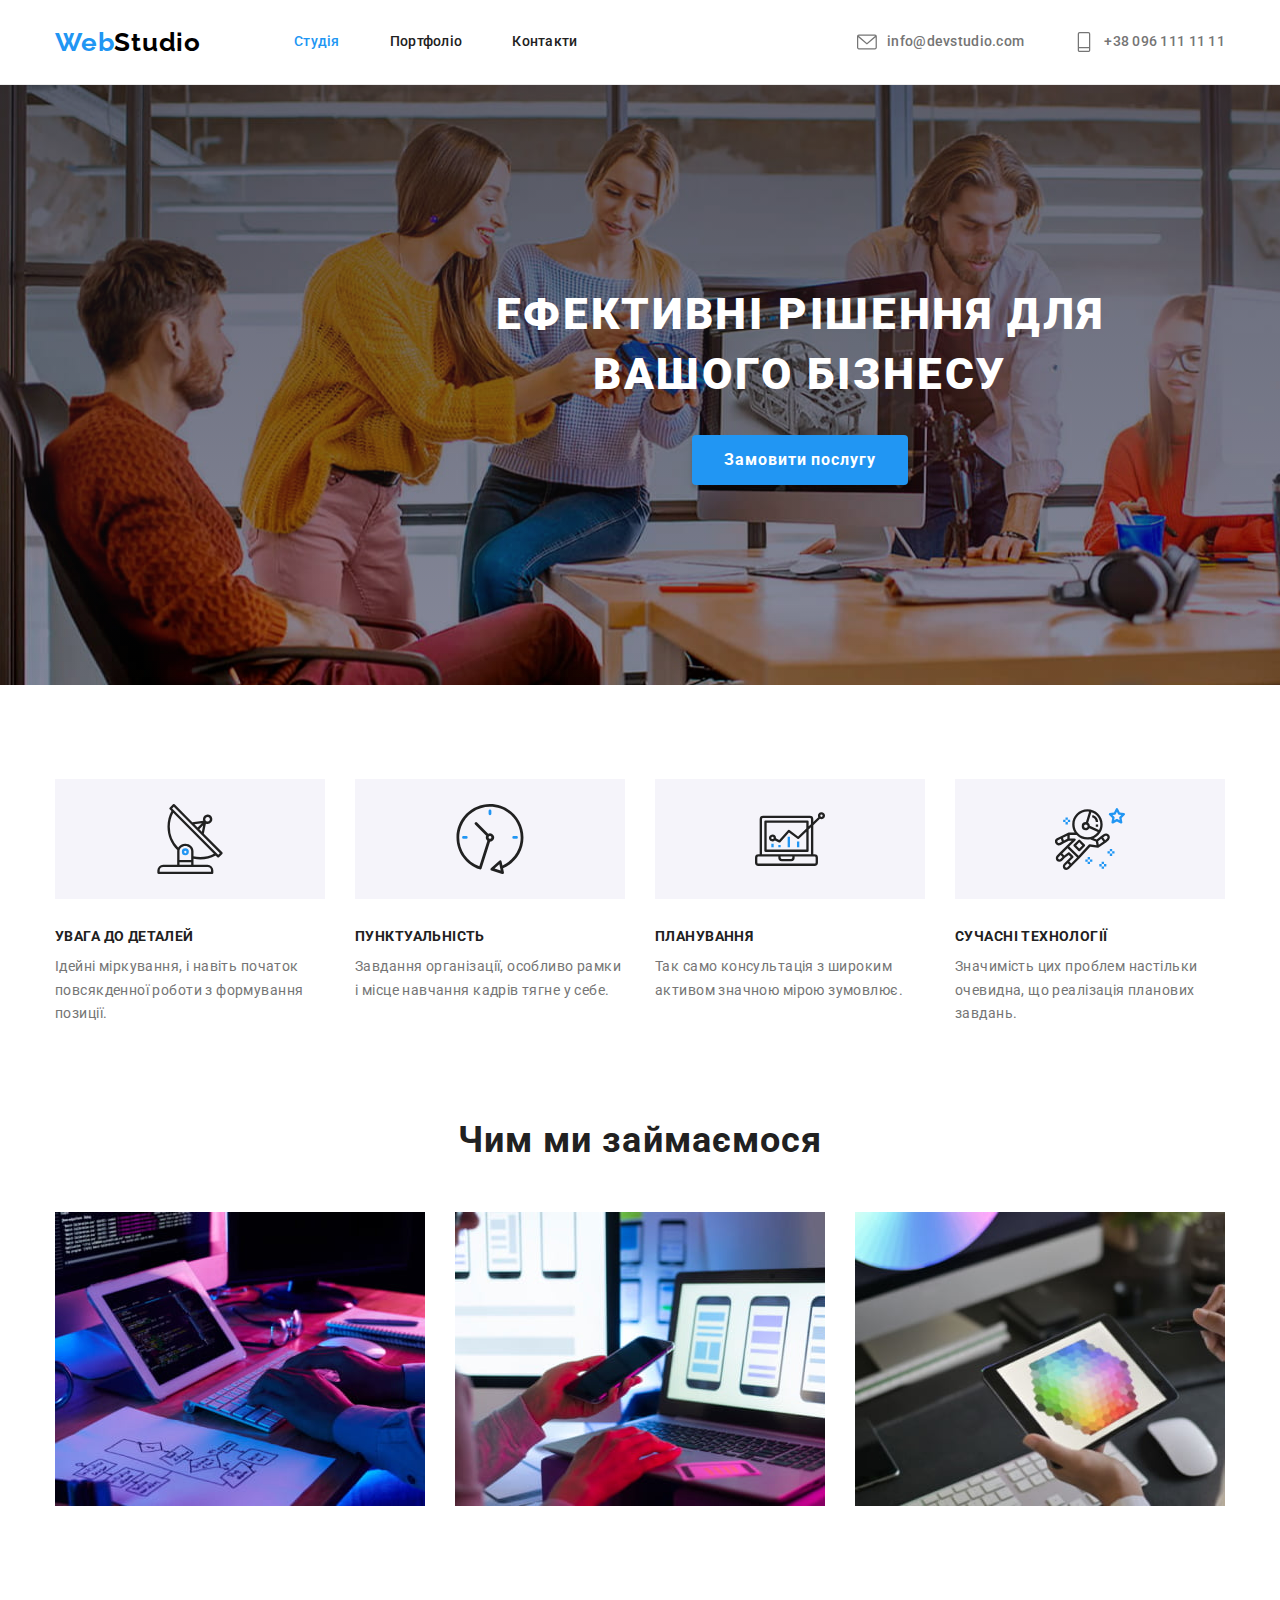
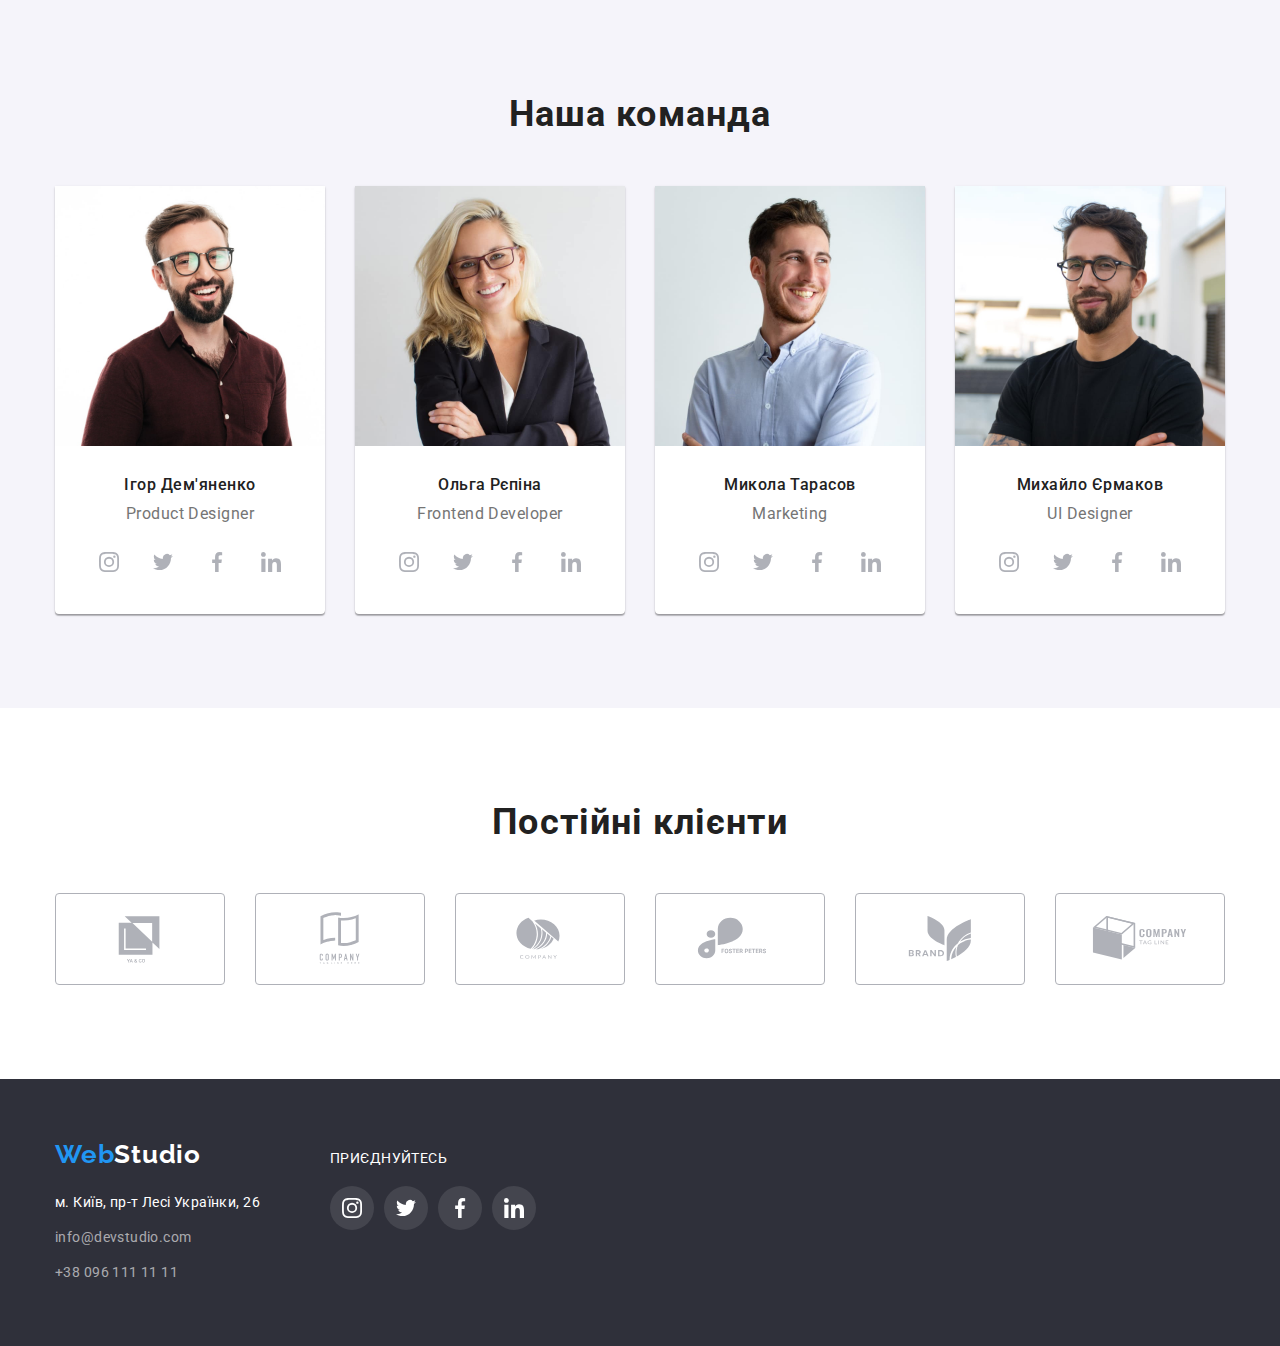
==== index.html @ 7818e753 "first commit" ====
<!DOCTYPE html>
<html lang="uk">

<head>
  <meta charset="UTF-8" />
  <meta http-equiv="X-UA-Compatible" content="IE=edge" />
  <meta name="viewport" content="width=device-width, initial-scale=1.0" />
  <meta name="description" content="Ефективні рішення для вашого бізнесу!" />
  <link rel="preconnect" href="https://fonts.googleapis.com" />
  <link rel="preconnect" href="https://fonts.gstatic.com" crossorigin />
  <link href="https://fonts.googleapis.com/css2?family=Raleway:wght@700&family=Roboto:wght@400;500;700;900&display=swap"
    rel="stylesheet" />
  <link rel="stylesheet"
    href="https://cdnjs.cloudflare.com/ajax/libs/modern-normalize/1.0.0/modern-normalize.min.css" />
  <link rel="stylesheet" href="./css/styles.css" />
  <!-- Favicon  start-->
  <link rel="apple-touch-icon" sizes="180x180" href="./images/favicon.16/android-chrome-192x192.png" />
  <link rel="icon" type="image/png" sizes="32x32" href="./images/favicon.16/apple-touch-icon.png" />
  <link rel="icon" type="image/png" sizes="16x16" href="./images/favicon.16/browserconfig.xml" />
  <link rel="manifest" href="./images/favicon.16/favicon-16x16.png" />
  <link rel="mask-icon" href="./images/favicon.16/favicon-32x32.png" color="#5bbad5" />
  <meta name="msapplication-TileColor" content="#da532c" />
  <meta name="theme-color" content="#ffffff" />
  <!-- Favicon end -->
  <title>WebStudio</title>
</head>

<body>
  <header class="header-webstudio">
    <div class="container header-box">
      <nav class="navigation">
        <a class="header-webstudio-link" href="./index.html">
          <span lang="en" class="logo-web-header">Web</span><span lang="en" class="logo-studio-header">Studio</span>
        </a>
        <ul class="linklist-header">
          <li class="nav-item"><a class="nav-link current" href="index.html">Студія</a></li>
          <li class="nav-item">
            <a class="nav-link" href="portfolio.html">Портфоліо</a>
          </li>
          <li class="nav-item"><a class="nav-link" href="">Контакти</a></li>
        </ul>
      </nav>
      <ul class="contact-header">
        <li class="contact-item">
          <a class="contact-link icon-mail" href="mailto:info@devstudio.com"><svg class="contact-icon" width="20"
              height="20">
              <use href="./images/sprite.svg#icon-envelope"></use>
            </svg>info@devstudio.com</a>
        </li>
        <li class="contact-item">
          <a class="contact-link icon-tel" href="tel:+380961111111"><svg class="contact-icon" width="20" height="20">
              <use href="./images/sprite.svg#icon-mobile"></use>
            </svg>+38 096 111 11 11</a>
        </li>
      </ul>
    </div>
  </header>
  <main class="main-info">
    <!-- Section 1  motto-->
    <section class="motto-section">
      <div class="container">
        <h1 class="title">Ефективні рішення для вашого бізнесу</h1>
        <button type="button" class="main-button">Замовити послугу</button>
      </div>
    </section>
    <!-- Section 2 features -->
    <section class="section">
      <div class="container">
        <h2 class="visually-hidden">Особливості</h2>
        <ul class="features-list">
          <li class="features-item">
            <div class="features-icon-box"><svg class="features-icon" width="70" height="70">
                <use href="./images/sprite.svg#icon-antenna"></use>
              </svg></div>
            <h3 class="features-tittle position1">Увага до деталей</h3>
            <p class="features-text location1">
              Ідейні міркування, і навіть початок повсякденної роботи з формування позиції.
            </p>
          </li>
          <li class="features-item">
            <div class="features-icon-box"><svg class="features-icon" width="70" height="70">
                <use href="./images/sprite.svg#icon-clock"></use>
              </svg></div>
            <h3 class="features-tittle position2">Пунктуальність</h3>
            <p class="features-text location2">
              Завдання організації, особливо рамки і місце навчання кадрів тягне у себе.
            </p>
          </li>
          <li class="features-item">
            <div class="features-icon-box"><svg class="features-icon" width="70" height="70">
                <use href="./images/sprite.svg#icon-diagram"></use>
              </svg></div>
            <h3 class="features-tittle position3">Планування</h3>
            <p class="features-text location3">
              Так само консультація з широким активом значною мірою зумовлює.
            </p>
          </li>
          <li class="features-item">
            <div class="features-icon-box"><svg class="features-icon" width="70" height="70">
                <use href="./images/sprite.svg#icon-astronaut"></use>
              </svg></div>
            <h3 class="features-tittle position4">Сучасні технології</h3>
            <p class="features-text location4">
              Значимість цих проблем настільки очевидна, що реалізація планових завдань.
            </p>
          </li>
        </ul>
      </div>
    </section>
    <!-- Section 3 things to do-->
    <section class="section todo-section">
      <div class="container">
        <h2 class="todo-title">Чим ми займаємося</h2>
        <ul class="todo-list">
          <li class="todo-item">
            <img class="todo-img1" src="./images/things_to_do/img.jpg" alt="Кодуванням" width="370" height="294" />
          </li>
          <li class="todo-item">
            <img class="todo-img2" src="./images/things_to_do/img1.jpg" alt="Створенням мобільних додатків" width="370"
              height="294" />
          </li>
          <li class="todo-item">
            <img class="todo-img3" src="./images/things_to_do/img2.jpg" alt="Дизайном" width="370" height="294" />
          </li>
        </ul>
      </div>
    </section>
    <!-- Section 4 team-->
    <section class="section team-section">
      <div class="container">
        <h2 class="team-section-tittle">Наша команда</h2>
        <ul class="team-list">
          <li class="team-item">
            <img class="team-img" src="./images/team/t1.jpg" alt="Ігор Дем'яненко - Product Designer" width="270"
              height="260" />
            <div class="team-box">
              <h3 class="team-tittle">Ігор Дем'яненко</h3>
              <p class="team-text" lang="en">Product Designer</p>
              <ul class="social-list">
                <li class="social-item"><a class="social-link" href="https://www.instagram.com/" target="_blank"
                    rel="noopener noreferrer" aria-label="Instagram"><svg class="social-icon" width="20" height="20">
                      <use href="./images/sprite.svg#icon-instagram"></use>
                    </svg></a>
                </li>
                <li class="social-item"><a class="social-link" href="https://twitter.com/" target="_blank"
                    rel="noopener noreferrer" aria-label="Twitter"><svg class="social-icon" width="20" height="20">
                      <use href="./images/sprite.svg#icon-twitter"></use>
                    </svg></a>
                </li>
                <li class="social-item"><a class="social-link" href="https://www.facebook.com/" target="_blank"
                    rel="noopener noreferrer" aria-label="Facebook"><svg class="social-icon" width="20" height="20">
                      <use href="./images/sprite.svg#icon-facebook"></use>
                    </svg></a>
                </li>
                <li class="social-item"><a class="social-link" href="https://www.linkedin.com/" target="_blank"
                    rel="noopener noreferrer" aria-label="Linkedin"><svg class="social-icon" width="20" height="20">
                      <use href="./images/sprite.svg#icon-linkedin"></use>
                    </svg></a>
                </li>
              </ul>
            </div>
          </li>
          <li class="team-item">
            <img class="team-img" src="./images/team/t2.jpg" alt="Ольга Рєпіна - Frontend Developer" width="270"
              height="260" />
            <div class="team-box">
              <h3 class="team-tittle">Ольга Рєпіна</h3>
              <p class="team-text" lang="en">Frontend Developer</p>
              <ul class="social-list">
                <li class="social-item"><a class="social-link" href="https://www.instagram.com/" target="_blank"
                    rel="noopener noreferrer" aria-label="Instagram"><svg class="social-icon" width="20" height="20">
                      <use href="./images/sprite.svg#icon-instagram"></use>
                    </svg></a>
                </li>
                <li class="social-item"><a class="social-link" href="https://twitter.com/" target="_blank"
                    rel="noopener noreferrer" aria-label="Twitter"><svg class="social-icon" width="20" height="20">
                      <use href="./images/sprite.svg#icon-twitter"></use>
                    </svg></a>
                </li>
                <li class="social-item"><a class="social-link" href="https://www.facebook.com/" target="_blank"
                    rel="noopener noreferrer" aria-label="Facebook"><svg class="social-icon" width="20" height="20">
                      <use href="./images/sprite.svg#icon-facebook"></use>
                    </svg></a>
                </li>
                <li class="social-item"><a class="social-link" href="https://www.linkedin.com/" target="_blank"
                    rel="noopener noreferrer" aria-label="Linkedin"><svg class="social-icon" width="20" height="20">
                      <use href="./images/sprite.svg#icon-linkedin"></use>
                    </svg></a>
                </li>
              </ul>
            </div>
          </li>
          <li class="team-item">
            <img class="team-img" src="./images/team/t3.jpg" alt="Микола Тарасов - Marketing" width="270"
              height="260" />
            <div class="team-box">
              <h3 class="team-tittle">Микола Тарасов</h3>
              <p class="team-text" lang="en">Marketing</p>
              <ul class="social-list">
                <li class="social-item"><a class="social-link" href="https://www.instagram.com/" target="_blank"
                    rel="noopener noreferrer" aria-label="Instagram"><svg class="social-icon" width="20" height="20">
                      <use href="./images/sprite.svg#icon-instagram"></use>
                    </svg></a>
                </li>
                <li class="social-item"><a class="social-link" href="https://twitter.com/" target="_blank"
                    rel="noopener noreferrer" aria-label="Twitter"><svg class="social-icon" width="20" height="20">
                      <use href="./images/sprite.svg#icon-twitter"></use>
                    </svg></a>
                </li>
                <li class="social-item"><a class="social-link" href="https://www.facebook.com/" target="_blank"
                    rel="noopener noreferrer" aria-label="Facebook"><svg class="social-icon" width="20" height="20">
                      <use href="./images/sprite.svg#icon-facebook"></use>
                    </svg></a>
                </li>
                <li class="social-item"><a class="social-link" href="https://www.linkedin.com/" target="_blank"
                    rel="noopener noreferrer" aria-label="Linkedin"><svg class="social-icon" width="20" height="20">
                      <use href="./images/sprite.svg#icon-linkedin"></use>
                    </svg></a>
                </li>
              </ul>
            </div>
          </li>
          <li class="team-item">
            <img class="team-img" src="./images/team/t4.jpg" alt="Михайло Єрмаков - UI Designer" width="270"
              height="260" />
            <div class="team-box">
              <h3 class="team-tittle">Михайло Єрмаков</h3>
              <p class="team-text" lang="en">UI Designer</p>
              <ul class="social-list">
                <li class="social-item"><a class="social-link" href="https://www.instagram.com/" target="_blank"
                    rel="noopener noreferrer" aria-label="Instagram"><svg class="social-icon" width="20" height="20">
                      <use href="./images/sprite.svg#icon-instagram"></use>
                    </svg></a>
                </li>
                <li class="social-item"><a class="social-link" href="https://twitter.com/" target="_blank"
                    rel="noopener noreferrer" aria-label="Twitter"><svg class="social-icon" width="20" height="20">
                      <use href="./images/sprite.svg#icon-twitter"></use>
                    </svg></a>
                </li>
                <li class="social-item"><a class="social-link" href="https://www.facebook.com/" target="_blank"
                    rel="noopener noreferrer" aria-label="Facebook"><svg class="social-icon" width="20" height="20">
                      <use href="./images/sprite.svg#icon-facebook"></use>
                    </svg></a>
                </li>
                <li class="social-item"><a class="social-link" href="https://www.linkedin.com/" target="_blank"
                    rel="noopener noreferrer" aria-label="Linkedin"><svg class="social-icon" width="20" height="20">
                      <use href="./images/sprite.svg#icon-linkedin"></use>
                    </svg></a>
                </li>
              </ul>
            </div>
          </li>
        </ul>
      </div>
    </section>
    <!-- Section 5  clients-->
    <section class="section">
      <div class="container">
        <h2 class="clients-title">Постійні клієнти</h2>
        <ul class="clients-list">
          <li class="clients-item">
            <a class="clients-link" href="" target="_blank" rel="noopener noreferrer" aria-label="Logo"><svg
                class="clients-icon" width="106" height="60">
                <use href="./images/sprite.svg#icon-logo1"></use>
              </svg></a>
          </li>
          <li class="clients-item">
            <a class="clients-link" href="" target="_blank" rel="noopener noreferrer" aria-label="Logo"><svg
                class="clients-icon" width="106" height="60">
                <use href="./images/sprite.svg#icon-logo2"></use>
              </svg></a>
          </li>
          <li class="clients-item">
            <a class="clients-link" href="" target="_blank" rel="noopener noreferrer" aria-label="Logo"><svg
                class="clients-icon" width="106" height="60">
                <use href="./images/sprite.svg#icon-logo3"></use>
              </svg></a>
          </li>
          <li class="clients-item">
            <a class="clients-link" href="" target="_blank" rel="noopener noreferrer" aria-label="Logo"><svg
                class="clients-icon" width="106" height="60">
                <use href="./images/sprite.svg#icon-logo4"></use>
              </svg></a>
          </li>
          <li class="clients-item">
            <a class="clients-link" href="" target="_blank" rel="noopener noreferrer" aria-label="Logo"><svg
                class="clients-icon" width="106" height="60">
                <use href="./images/sprite.svg#icon-logo5"></use>
              </svg></a>
          </li>
          <li class="clients-item">
            <a class="clients-link" href="" target="_blank" rel="noopener noreferrer" aria-label="Logo"><svg
                class="clients-icon" width="106" height="60">
                <use href="./images/sprite.svg#icon-logo6"></use>
              </svg></a>
          </li>
        </ul>
      </div>
    </section>
  </main>
  <footer class="footer">
    <div class="container container-double">
      <div>
        <a class="footer-logo" href="./index.html">
          <span lang="en" class="logo-web-footer">Web</span><span lang="en" class="logo-studio-footer">Studio</span>
        </a>
        <address class="contacts-address">
          <ul class="contacts-footer-list">
            <li class="contacts-footer-item">
              <a class="contacts-footer-address" href="https://goo.gl/maps/4Wjmtotmv1f977QN6" target="_blank"
                rel="nofollow noopener noreferrer">м. Київ, пр-т Лесі Українки, 26</a>
            </li>
            <li class="contacts-footer-item">
              <a class="contacts-footer-link" href="mailto:info@devstudio.com">info@devstudio.com</a>
            </li>
            <li class="contacts-footer-item">
              <a class="contacts-footer-link" href="tel:+380961111111">+38 096 111 11 11</a>
            </li>
          </ul>
        </address>
      </div>
      <!-- join us -->
      <div>
        <p class="join-us-title">Приєднуйтесь</p>
        <ul class="join-social-list">
          <li class="join-social-item"><a class="join-link" href="https://www.instagram.com/" target="_blank"
              rel="noopener noreferrer" aria-label="Instagram"><svg class="join-icon" width="20" height="20">
                <use href="./images/sprite.svg#icon-instagram"></use>
              </svg></a>
          </li>
          <li class="join-social-item"><a class="join-link" href="https://twitter.com/" target="_blank"
              rel="noopener noreferrer" aria-label="Twitter"><svg class="join-icon" width="20" height="20">
                <use href="./images/sprite.svg#icon-twitter"></use>
              </svg></a>
          </li>
          <li class="join-social-item"><a class="join-link" href="https://www.facebook.com/" target="_blank"
              rel="noopener noreferrer" aria-label="Facebook"><svg class="join-icon" width="20" height="20">
                <use href="./images/sprite.svg#icon-facebook"></use>
              </svg></a>
          </li>
          <li class="join-social-item"><a class="join-link" href="https://www.linkedin.com/" target="_blank"
              rel="noopener noreferrer" aria-label="Linkedin"><svg class="join-icon" width="20" height="20">
                <use href="./images/sprite.svg#icon-linkedin"></use>
              </svg></a>
          </li>
        </ul>
      </div>
      </div>
  </footer>
</body>

</html>
---- css/styles.css ----
:root {
    --main-text-color: #212121;
    --text-grey: #757575;

    --main-background-color: #F5F4FA;
    --regular-white: #FFFFFF;

    --sky: #2196F3;
    --dark-sky: #077cdd;
    --logo-black: #000000;
    --motto-back-color: #2F303A;

    --border-frame: #EEEEEE;
}

/*global styles*/

body {
    font-size: 14px;
    font-family: 'Roboto', sans-serif;
    letter-spacing: 0.03em;
    color: var(--main-text-color);
    background-color: var(--regular-white);
}

h1,
h2,
h3 {
    margin: 0;
    padding: 0;
}

p {
    margin: 0;
    padding: 0;
}

ul {
    margin: 0;
    padding: 0;
}

a {
    text-decoration: none;
}

img {
    display: block;
    max-width: 100%;
    height: auto;
}

.container {
    width: 1200px;
    margin-left: auto;
    margin-right: auto;
    padding-left: 15px;
    padding-right: 15px;
}

.section {
    padding-top: 94px;
    padding-bottom: 94px;
}

/*header styling*/
.header-webstudio {
    border-bottom: 1px solid #ECECEC;
}

.header-box {
    display: flex;
    align-items: center;
}

/*logo styling*/
.navigation {
    display: flex;
    align-items: center;
}

.header-webstudio-link {
    display: inline-block;
    padding-top: 24px;
    padding-bottom: 24px;
}

.logo-web-header {
    font-family: 'Raleway';
    font-style: normal;
    font-weight: 700;
    font-size: 26px;
    line-height: 1.19;
    letter-spacing: 0.03em;
    color: var(--sky);
}

.logo-studio-header {
    font-family: 'Raleway';
    font-style: normal;
    font-weight: 700;
    font-size: 26px;
    line-height: 1.19;
    letter-spacing: 0.03em;
    color: var(--logo-black);
}

/*link list decoration*/
.linklist-header {
    display: flex;
    margin-left: 93px;
    margin-right: 0px;

    list-style: none;
    font-weight: 500;
    font-size: 14px;
    line-height: 1.14;
    letter-spacing: 0.02em;
}

.nav-item:not(:first-child) {
    margin-left: 50px;
}

.nav-link {
    display: inline-block;
    padding-top: 32px;
    padding-bottom: 32px;
    color: var(--main-text-color);
}

.nav-link.current {
    color: var(--sky);
}

.nav-link:hover,
.nav-link:focus {
    color: var(--sky);
}

/*contacts header styling*/
.contact-header {
    display: flex;
    margin-left: auto;
    list-style: none;
    font-weight: 500;
    font-size: 14px;
    line-height: 1.14;
    letter-spacing: 0.02em;
}

.contact-item:not(:first-child) {
    margin-left: 50px;
}

.contact-link {
    display: flex;
    width: 100%;
    height: 100%;
    align-items: center;
    justify-content: center;
    padding-top: 32px;
    padding-bottom: 32px;
    color: var(--text-grey);
}

.contact-icon {
    width: 20px;
    height: 20px;
    fill: var(--text-grey);
    margin-right: 10px;
}

.contact-link:hover .contact-icon,
.contact-link:focus .contact-icon {
    fill: var(--sky);
}

.contact-link:hover,
.contact-link:focus {
    color: var(--sky);
}

/*section 1 motto*/
.motto-section {
    margin: 0px;
    padding-top: 200px;
    padding-bottom: 200px;
    width: 1600px;
    background-color: var(--motto-back-color);
    background-image: linear-gradient(rgba(47, 48, 58, 0.4), rgba(47, 48, 58, 0)), url('../images/motto/Img.jpg');
    text-align: center;
}

.title {
    width: 696px;
    margin-left: auto;
    margin-right: auto;

    font-weight: 900;
    font-size: 44px;
    line-height: 1.36;
    letter-spacing: 0.06em;
    text-transform: uppercase;
    color: var(--regular-white);
}

.main-button {
    display: flex;
    align-items: center;
    justify-content: center;
    width: 216px;
    height: 50px;
    margin-top: 30px;
    margin-left: auto;
    margin-right: auto;
    padding: 10px;

    font-family: inherit;
    cursor: pointer;
    font-weight: 700;
    font-size: 16px;
    line-height: 1.87;
    letter-spacing: 0.06em;
    color: var(--regular-white);
    background: var(--sky);
    box-shadow: 0px 4px 4px rgba(0, 0, 0, 0.15);
    border-radius: 4px;
    border: none;
}

.main-button:hover,
.main-button:focus {
    background: var(--dark-sky);
}

/*section 2 features*/
.visually-hidden {
    position: absolute;
    white-space: nowrap;
    width: 1px;
    height: 1px;
    overflow: hidden;
    border: 0;
    padding: 0;
    clip: rect(0 0 0 0);
    clip-path: inset(50%);
    margin: -1px;
}

.features-list {
    list-style: none;
    display: flex;
    gap: 30px;
}

.features-item {
    width: 270px;
}

.features-tittle {
    font-weight: 700;
    font-size: 14px;
    line-height: 1.14;
    letter-spacing: 0.03em;
    text-transform: uppercase;
    color: var(--main-text-color);
}


.features-text {
    margin-top: 10px;
    font-size: 14px;
    line-height: 1.71;
    letter-spacing: 0.03em;
    color: var(--text-grey);
}

.features-icon-box {
    display: flex;
    justify-content: center;
    margin-bottom: 30px;
    width: 270px;
    height: 120px;
    background-color: var(--main-background-color);
}

.features-icon {
    margin-top: 25px;
    justify-content: center;
    background-color: var(--main-background-color);
}

/*section 3 things to do*/
.section.todo-section {
    padding-top: 0px;
    padding-bottom: 94px;
}

.todo-title {
    margin-bottom: 50px;
    font-weight: 700;
    font-size: 36px;
    line-height: 1.16;
    text-align: center;
    letter-spacing: 0.03em;
    color: var(--main-text-color);
}

.todo-list {
    list-style: none;
    display: flex;
    gap: 30px;
}

/*section 4 team*/
.team-list {
    list-style: none;
    display: flex;
    gap: 30px;
    justify-content: center;
    list-style: none;
}

.team-box {
    padding: 30px;
}

.team-item {
    background-color: var(--regular-white);
    border-radius: 0px 0px 4px 4px;
    box-shadow: 0px 1px 3px rgba(0, 0, 0, 0.12), 0px 1px 1px rgba(0, 0, 0, 0.14), 0px 2px 1px rgba(0, 0, 0, 0.2);
}

.team-section {
    background-color: var(--main-background-color);
}

.team-section-tittle {
    margin-bottom: 50px;
    font-weight: 700;
    font-size: 36px;
    line-height: 1.16;
    text-align: center;
    letter-spacing: 0.03em;
    color: var(--main-text-color);
}

.team-tittle {
    margin-bottom: 10px;
    font-weight: 500;
    font-size: 16px;
    line-height: 1.18;
    text-align: center;
    letter-spacing: 0.03em;
    color: var(--main-text-color);
}

.team-text {
    margin-bottom: 16px;
    font-size: 16px;
    line-height: 1.18;
    text-align: center;
    letter-spacing: 0.03em;
    color: var(--text-grey);
}

/* social links */

.social-list {
    display: flex;
    gap: 10px;
    justify-content: center;
    list-style: none;
}

.social-item {
    width: 44px;
    height: 44px;
}

.social-link {
    display: flex;
    width: 100%;
    height: 100%;
    border-radius: 50%;
    align-items: center;
    justify-content: center;
    background-color: var(--regular-white);
    text-decoration: none;
}

.social-icon {
    fill: #AFB1B8;
}

.social-link:hover .social-icon,
.social-link:focus .social-icon {
    fill: var(--regular-white);
}

.social-link:hover,
.social-link:focus {
    background-color: var(--sky);
}

/*Section 5  clients*/

.clients-title {
    margin-bottom: 50px;
    font-size: 36px;
    line-height: 1.16;
    text-align: center;
    letter-spacing: 0.03em;
    color: var(--main-text-color);
}

.clients-list {
    display: flex;
    gap: 30px;
    list-style: none;
}

.clients-item {
    width: 170px;
    height: 92px;
}

.clients-link {
    text-decoration: none;
    display: flex;
    width: 100%;
    height: 100%;
    border: 1px solid #AFB1B8;
    border-radius: 4px;
    align-items: center;
    justify-content: center;
    background-color: var(--regular-white)
}

.clients-icon {
    fill: #AFB1B8;
}

.clients-link:hover .clients-icon,
.clients-link:focus .clients-icon {
    fill: var(--sky);
}

.clients-link:hover,
.clients-link:focus {
    border: 1px solid var(--sky)
}

/*section portfolio*/

/*buttons list*/
.portfolio-btn-list {
    display: flex;
    gap: 8px;
    margin-bottom: 50px;
    justify-content: center;
    list-style: none;
}

.button-portfolio {
    padding: 6px 22px;
    cursor: pointer;
    background-color: var(--main-background-color);
    border-radius: 4px;
    border: none;
    font-family: inherit;
    font-weight: 500;
    font-size: 16px;
    line-height: 1.62;
    letter-spacing: 0.03em;
    color: var(--main-text-color);
}

.button-portfolio:hover,
.button-portfolio:focus,
.button-portfolio.current {
    background: var(--sky);
    color: var(--regular-white);
    box-shadow: 0px 3px 1px rgba(0, 0, 0, 0.1), 0px 1px 2px rgba(0, 0, 0, 0.08), 0px 2px 2px rgba(0, 0, 0, 0.12);
}

/*examples list*/
.portfolio-list {
    display: flex;
    flex-wrap: wrap;
    margin-right: -30px;
    margin-bottom: -30px;
    list-style: none;
}

.portfolio-item {
    margin-right: 30px;
    margin-bottom: 30px;
    flex-basis: calc(100%/3 - 30px);
}

.portfolio-link {
    display: block;
}

.portfolio-link:hover,
.portfolio-link:focus {
    box-shadow: 0px 1px 1px rgba(0, 0, 0, 0.12), 0px 4px 4px rgba(0, 0, 0, 0.06), 1px 4px 6px rgba(0, 0, 0, 0.16);
}

.portfolio-tittle {
    font-weight: 700;
    font-size: 18px;
    line-height: 2;
    letter-spacing: 0.06em;
    color: var(--main-text-color);
}

.portfolio-text {
    font-size: 16px;
    line-height: 1.87;
    letter-spacing: 0.03em;
    color: var(--text-grey);
}

.portfolio-box {
    padding: 20px 24px;
    border: 1px solid var(--border-frame);
    border-top: none;
}

/*footer styling*/

.footer {
    background: var(--motto-back-color);
    padding-top: 60px;
    padding-bottom: 60px;
}

.container-double {
    display: flex;
    align-items: baseline;
    gap: 70px;
}

/*logo footer*/
.footer-logo {
    display: inline-block;
    margin-bottom: 20px;
}

.contacts-footer-item:not(:last-child) {
    margin-bottom: 9px;
}

.logo-web-footer {
    font-family: 'Raleway';
    font-style: normal;
    font-weight: 700;
    font-size: 26px;
    line-height: 1.19;
    letter-spacing: 0.03em;
    color: var(--sky);
}

.logo-studio-footer {
    font-family: 'Raleway';
    font-style: normal;
    font-weight: 700;
    font-size: 26px;
    line-height: 1.19;
    letter-spacing: 0.03em;
    color: var(--regular-white);
}

/* address */

.contacts-address {
    font-style: inherit
}

.contacts-footer-list {
    list-style: none;
    font-weight: 400;
    font-size: 14px;
    line-height: 1.85;
    letter-spacing: 0.03em;
}

.contacts-footer-address {
    color: var(--regular-white);
}

.contacts-footer-link {
    color: rgba(255, 255, 255, 0.6);
}

.contacts-footer-link:hover,
.contacts-footer-link:focus,
.contacts-footer-address:hover,
.contacts-footer-address:focus {
    color: var(--sky);
}

/* join us */
.join-us-title {
    margin-bottom: 20px;
    font-size: 14px;
    line-height: 16px;
    letter-spacing: 0.03em;
    text-transform: uppercase;
    color: var(--regular-white);
}

.join-social-list {
    display: flex;
    padding-top: 0px;
    gap: 10px;
    list-style: none;
}

.join-social-item {
    width: 44px;
    height: 44px;
}

.join-link {
    display: flex;
    width: 100%;
    height: 100%;
    border-radius: 50%;
    align-items: center;
    justify-content: center;
    text-decoration: none;
    background-color: rgba(255, 255, 255, 0.1);
}

.join-icon {
    fill: var(--regular-white);
}

.join-link:hover,
.join-link:focus {
    background-color: var(--sky);
}
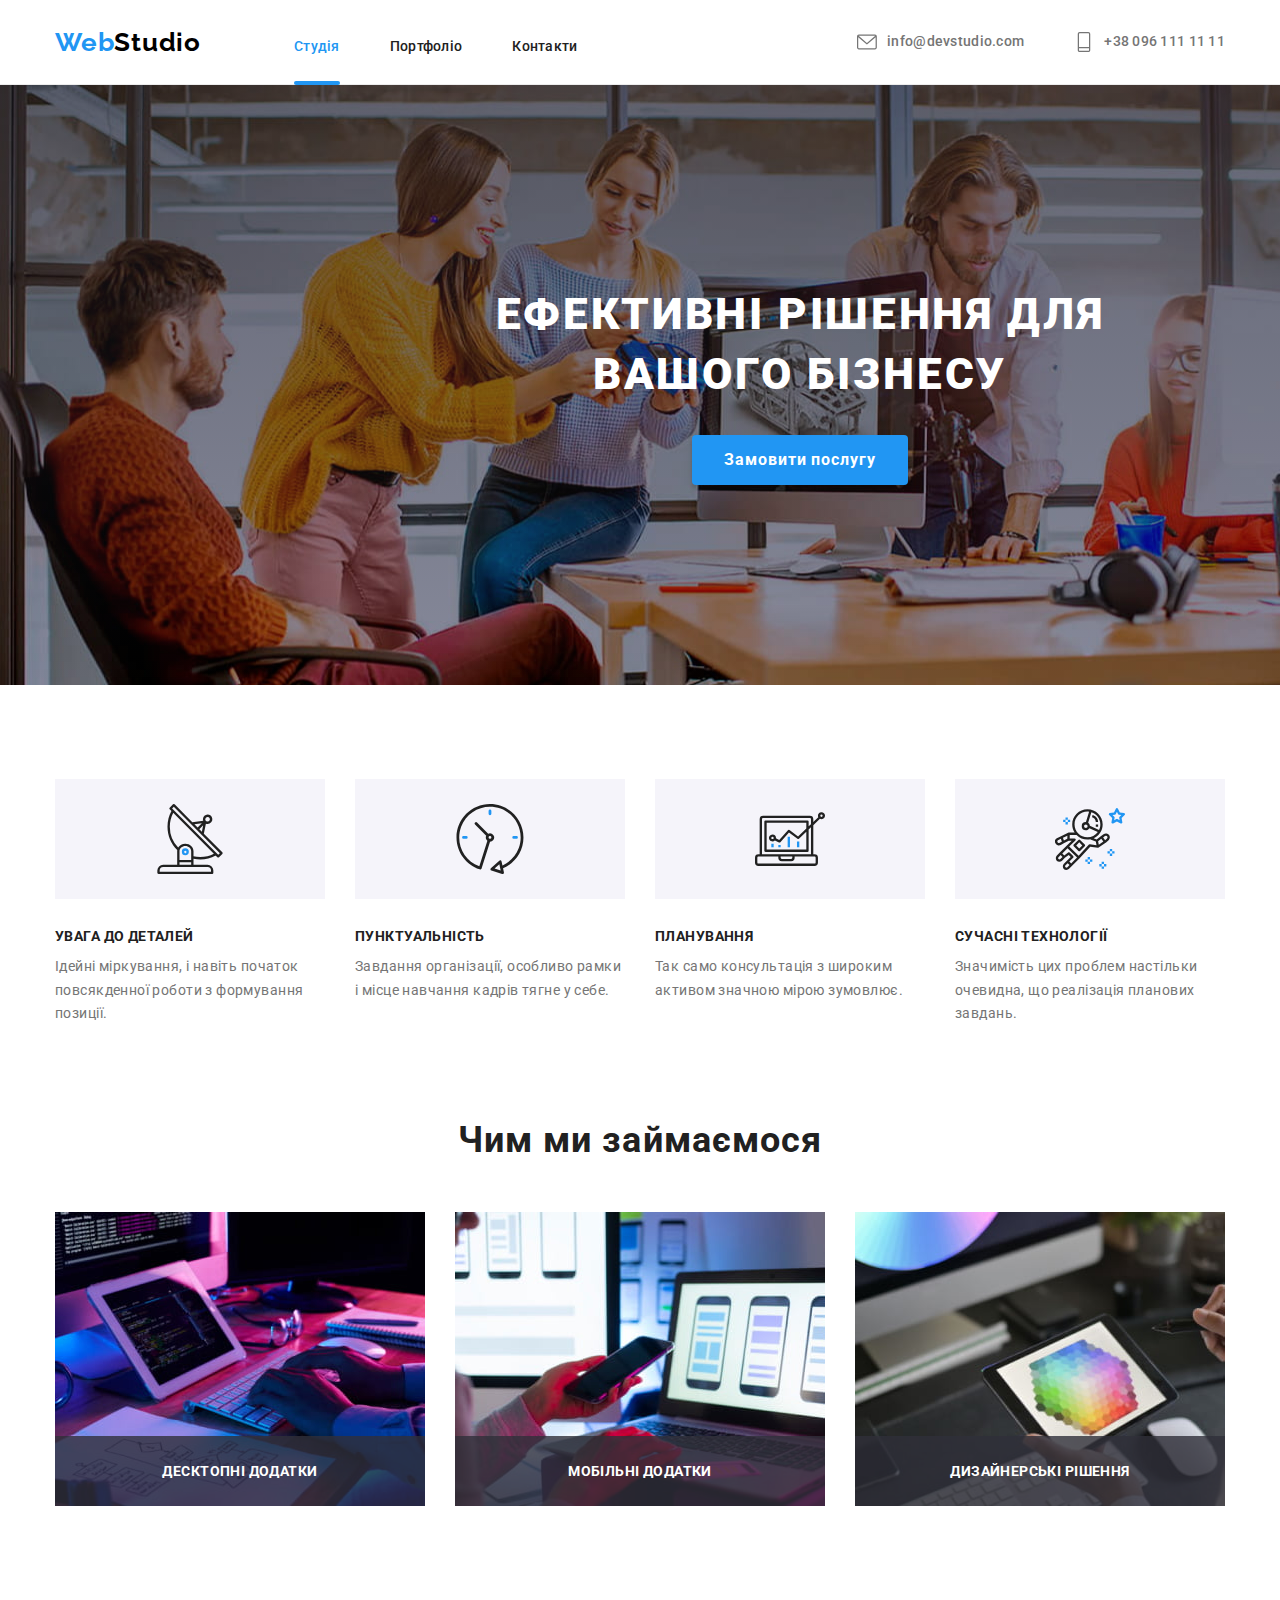
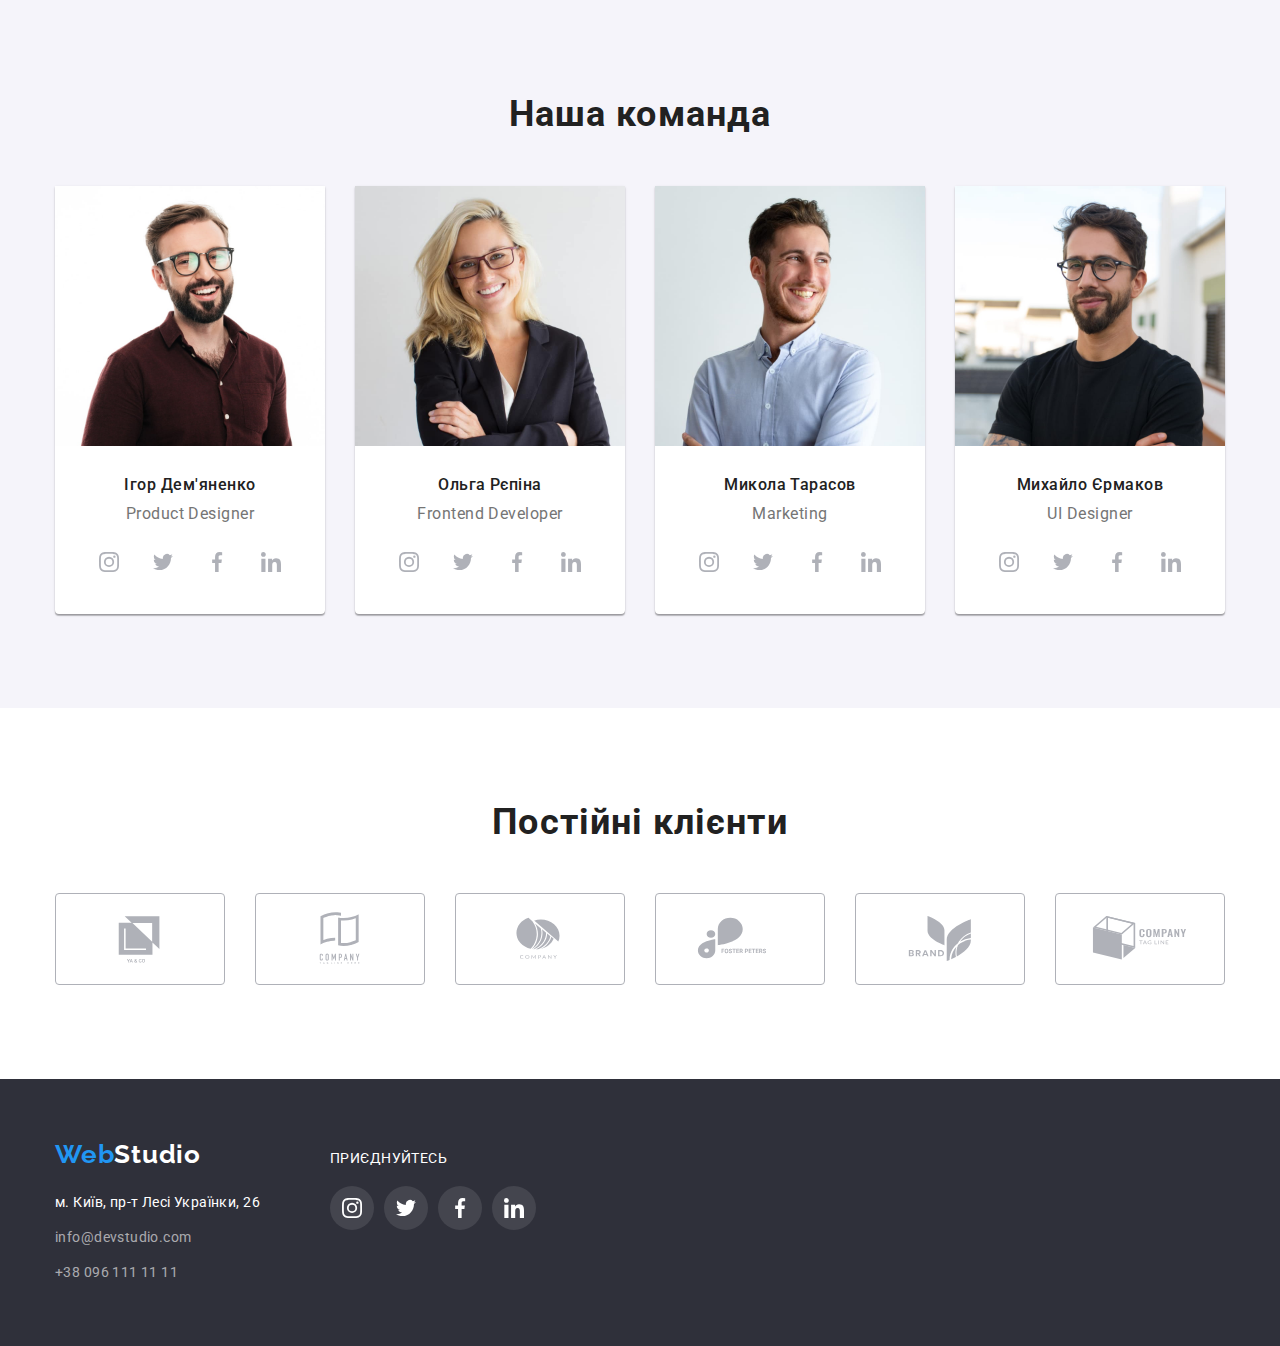
==== commit 6883fd10: "final updates" ====
--- a/index.html
+++ b/index.html
@@ -60,7 +60,7 @@
     <section class="motto-section">
       <div class="container">
         <h1 class="title">Ефективні рішення для вашого бізнесу</h1>
-        <button type="button" class="main-button">Замовити послугу</button>
+        <button class="main-button" type="button" data-modal-open>Замовити послугу</button>
       </div>
     </section>
     <!-- Section 2 features -->
@@ -113,14 +113,29 @@
         <h2 class="todo-title">Чим ми займаємося</h2>
         <ul class="todo-list">
           <li class="todo-item">
-            <img class="todo-img1" src="./images/things_to_do/img.jpg" alt="Кодуванням" width="370" height="294" />
+            <div class="img-box">
+              <img class="todo-img1" src="./images/things_to_do/img.jpg" alt="Кодуванням" width="370" height="294" />
+              <div class="img-description">
+                <h3 class="img-title">Десктопні додатки</h3>
+              </div>
+            </div>
           </li>
           <li class="todo-item">
-            <img class="todo-img2" src="./images/things_to_do/img1.jpg" alt="Створенням мобільних додатків" width="370"
-              height="294" />
+            <div class="img-box">
+              <img class="todo-img2" src="./images/things_to_do/img1.jpg" alt="Створенням мобільних додатків"
+                width="370" height="294" />
+              <div class="img-description">
+                <h3 class="img-title">Мобільні додатки</h3>
+              </div>
+            </div>
           </li>
           <li class="todo-item">
-            <img class="todo-img3" src="./images/things_to_do/img2.jpg" alt="Дизайном" width="370" height="294" />
+            <div class="img-box">
+              <img class="todo-img3" src="./images/things_to_do/img2.jpg" alt="Дизайном" width="370" height="294" />
+              <div class="img-description">
+                <h3 class="img-title">Дизайнерські рішення</h3>
+              </div>
+            </div>
           </li>
         </ul>
       </div>
@@ -345,8 +360,17 @@
           </li>
         </ul>
       </div>
-      </div>
+    </div>
   </footer>
+  <!-- Modal window -->
+  <div class="backdrop is-hidden" data-modal>
+    <div class="modal">
+      <button class="modal-btn" type="button" data-modal-close><svg class="close-icon" width="11" height="11">
+          <use href="./images/sprite.svg#icon-close"></use>
+        </svg></button>
+    </div>
+  </div>
+  <script src="js/modal.js"></script>
 </body>
 
 </html>--- a/css/styles.css
+++ b/css/styles.css
@@ -11,6 +11,8 @@
     --motto-back-color: #2F303A;
 
     --border-frame: #EEEEEE;
+
+    --timing-function: cubic-bezier(0.4, 0, 0.2, 1);
 }
 
 /*global styles*/
@@ -123,14 +125,28 @@
 }
 
 .nav-link {
+    position: relative;
     display: inline-block;
     padding-top: 32px;
     padding-bottom: 32px;
+    margin-bottom: -10px;
     color: var(--main-text-color);
+    transition: color 250ms var(--timing-function);
 }
 
 .nav-link.current {
     color: var(--sky);
+}
+
+.nav-link.current::after {
+    content: '';
+    position: absolute;
+    display: block;
+    margin-top: 26px;
+    width: 100%;
+    height: 4px;
+    background-color: var(--sky);
+    border-radius: 2px;
 }
 
 .nav-link:hover,
@@ -162,6 +178,7 @@
     padding-top: 32px;
     padding-bottom: 32px;
     color: var(--text-grey);
+    transition: color 250ms var(--timing-function);
 }
 
 .contact-icon {
@@ -169,6 +186,7 @@
     height: 20px;
     fill: var(--text-grey);
     margin-right: 10px;
+    transition: fill 250ms var(--timing-function);
 }
 
 .contact-link:hover .contact-icon,
@@ -223,15 +241,16 @@
     line-height: 1.87;
     letter-spacing: 0.06em;
     color: var(--regular-white);
-    background: var(--sky);
+    background-color: var(--sky);
     box-shadow: 0px 4px 4px rgba(0, 0, 0, 0.15);
     border-radius: 4px;
     border: none;
+    transition: background-color 250ms var(--timing-function);
 }
 
 .main-button:hover,
 .main-button:focus {
-    background: var(--dark-sky);
+    background-color: var(--dark-sky);
 }
 
 /*section 2 features*/
@@ -313,6 +332,30 @@
     gap: 30px;
 }
 
+.img-box {
+    position: relative;
+}
+
+.img-description {
+    position: absolute;
+    width: 100%;
+    height: 70px;
+    background: rgba(47, 48, 58, 0.8);
+    bottom: 0px;
+    right: 0px;
+}
+
+.img-title {
+    margin-left: auto;
+    margin-right: auto;
+    margin-top: 27px;
+    font-size: 14px;
+    text-align: center;
+    letter-spacing: 0.03em;
+    text-transform: uppercase;
+    color: var(--regular-white);
+}
+
 /*section 4 team*/
 .team-list {
     list-style: none;
@@ -365,7 +408,7 @@
     color: var(--text-grey);
 }
 
-/* social links */
+/* team social links */
 
 .social-list {
     display: flex;
@@ -388,10 +431,12 @@
     justify-content: center;
     background-color: var(--regular-white);
     text-decoration: none;
+    transition: background-color 250ms var(--timing-function);
 }
 
 .social-icon {
     fill: #AFB1B8;
+    transition: fill 250ms var(--timing-function);
 }
 
 .social-link:hover .social-icon,
@@ -435,11 +480,13 @@
     border-radius: 4px;
     align-items: center;
     justify-content: center;
-    background-color: var(--regular-white)
+    background-color: var(--regular-white);
+    transition: border 250ms var(--timing-function);
 }
 
 .clients-icon {
     fill: #AFB1B8;
+    transition: fill 250ms var(--timing-function);
 }
 
 .clients-link:hover .clients-icon,
@@ -449,7 +496,7 @@
 
 .clients-link:hover,
 .clients-link:focus {
-    border: 1px solid var(--sky)
+    border: 1px solid var(--sky);
 }
 
 /*section portfolio*/
@@ -475,12 +522,13 @@
     line-height: 1.62;
     letter-spacing: 0.03em;
     color: var(--main-text-color);
+    transition: color 250ms var(--timing-function), background-color 250ms var(--timing-function), box-shadow 250ms var(--timing-function);
 }
 
 .button-portfolio:hover,
 .button-portfolio:focus,
 .button-portfolio.current {
-    background: var(--sky);
+    background-color: var(--sky);
     color: var(--regular-white);
     box-shadow: 0px 3px 1px rgba(0, 0, 0, 0.1), 0px 1px 2px rgba(0, 0, 0, 0.08), 0px 2px 2px rgba(0, 0, 0, 0.12);
 }
@@ -502,6 +550,7 @@
 
 .portfolio-link {
     display: block;
+    transition: box-shadow 250ms var(--timing-function);
 }
 
 .portfolio-link:hover,
@@ -526,8 +575,63 @@
 
 .portfolio-box {
     padding: 20px 24px;
+    padding-right: 0;
     border: 1px solid var(--border-frame);
     border-top: none;
+}
+
+/* Overlay */
+
+.img-portfolio-box {
+    position: relative;
+    overflow: hidden;
+}
+
+.img-portfolio-box::before {
+    content: '';
+    display: inline-block;
+    position: absolute;
+    width: 100%;
+    height: 100%;
+    background-color: rgba(33, 150, 243, 0.9);
+    opacity: 0;
+    transform: translateY(100%);
+    transition: transform 250ms var(--timing-function);
+}
+
+.portfolio-link:hover .img-portfolio-box::before,
+.portfolio-link:focus .img-portfolio-box::before {
+    transform: translateY(0);
+    opacity: 1;
+}
+
+.img-portfolio-description {
+    position: absolute;
+    top: 0;
+    left: 0;
+    width: 100%;
+    height: 100%;
+    opacity: 0;
+    transform: translateY(100%);
+    transition: transform 250ms var(--timing-function);
+}
+
+.portfolio-link:hover .img-portfolio-description,
+.portfolio-link:focus .img-portfolio-description {
+    transform: translateY(0);
+    opacity: 1;
+}
+
+
+.img-portfolio-text {
+    margin-left: auto;
+    margin-right: auto;
+    width: 322px;
+    margin-top: 63px;
+    font-size: 18px;
+    line-height: 28px;
+    letter-spacing: 0.03em;
+    color: var(--regular-white);
 }
 
 /*footer styling*/
@@ -590,10 +694,12 @@
 
 .contacts-footer-address {
     color: var(--regular-white);
+    transition: color 250ms var(--timing-function);
 }
 
 .contacts-footer-link {
     color: rgba(255, 255, 255, 0.6);
+    transition: color 250ms var(--timing-function);
 }
 
 .contacts-footer-link:hover,
@@ -634,6 +740,7 @@
     justify-content: center;
     text-decoration: none;
     background-color: rgba(255, 255, 255, 0.1);
+    transition: background-color 250ms var(--timing-function);
 }
 
 .join-icon {
@@ -643,4 +750,70 @@
 .join-link:hover,
 .join-link:focus {
     background-color: var(--sky);
+}
+
+/* Modal window */
+.backdrop {
+    position: fixed;
+    opacity: 1;
+    background: rgba(0, 0, 0, 0.2);
+    top: 0;
+    left: 0;
+    z-index: 10;
+    width: 100%;
+    height: 100%;
+    transform: scaleY(1);
+    transform-origin: top;
+    transition: visibility 250ms var(--timing-function), transform 250ms var(--timing-function);
+}
+
+.backdrop.is-hidden {
+    transform: scaleY(0);
+    opacity: 0;
+    pointer-events: none;
+    visibility: hidden;
+}
+
+.modal {
+    position: absolute;
+    left: 50%;
+    top: 50%;
+    transform: translate(-50%, -50%);
+    width: 528px;
+    height: 581px;
+    background-color: var(--regular-white);
+    box-shadow: 0px 1px 3px rgba(0, 0, 0, 0.12), 0px 1px 1px rgba(0, 0, 0, 0.14), 0px 2px 1px rgba(0, 0, 0, 0.2);
+    border-radius: 4px;
+}
+
+.modal-btn {
+    position: absolute;
+    display: flex;
+    justify-items: center;
+    justify-content: center;
+    align-items: center;
+    top: 8px;
+    right: 8px;
+    padding: 0;
+    cursor: pointer;
+    background: #FFFFFF;
+    width: 30px;
+    height: 30px;
+    border: 1px solid rgba(0, 0, 0, 0.1);
+    border-radius: 50%;
+    transition: background-color 250ms var(--timing-function);
+}
+
+.close-icon {
+    transition: fill 250ms var(--timing-function);
+}
+
+.modal-btn:hover .close-icon,
+.modal-btn:focus .close-icon {
+    fill: var(--sky);
+}
+
+.modal-btn:hover,
+.modal-btn:focus {
+    background-color: var(--regular-white);
 }